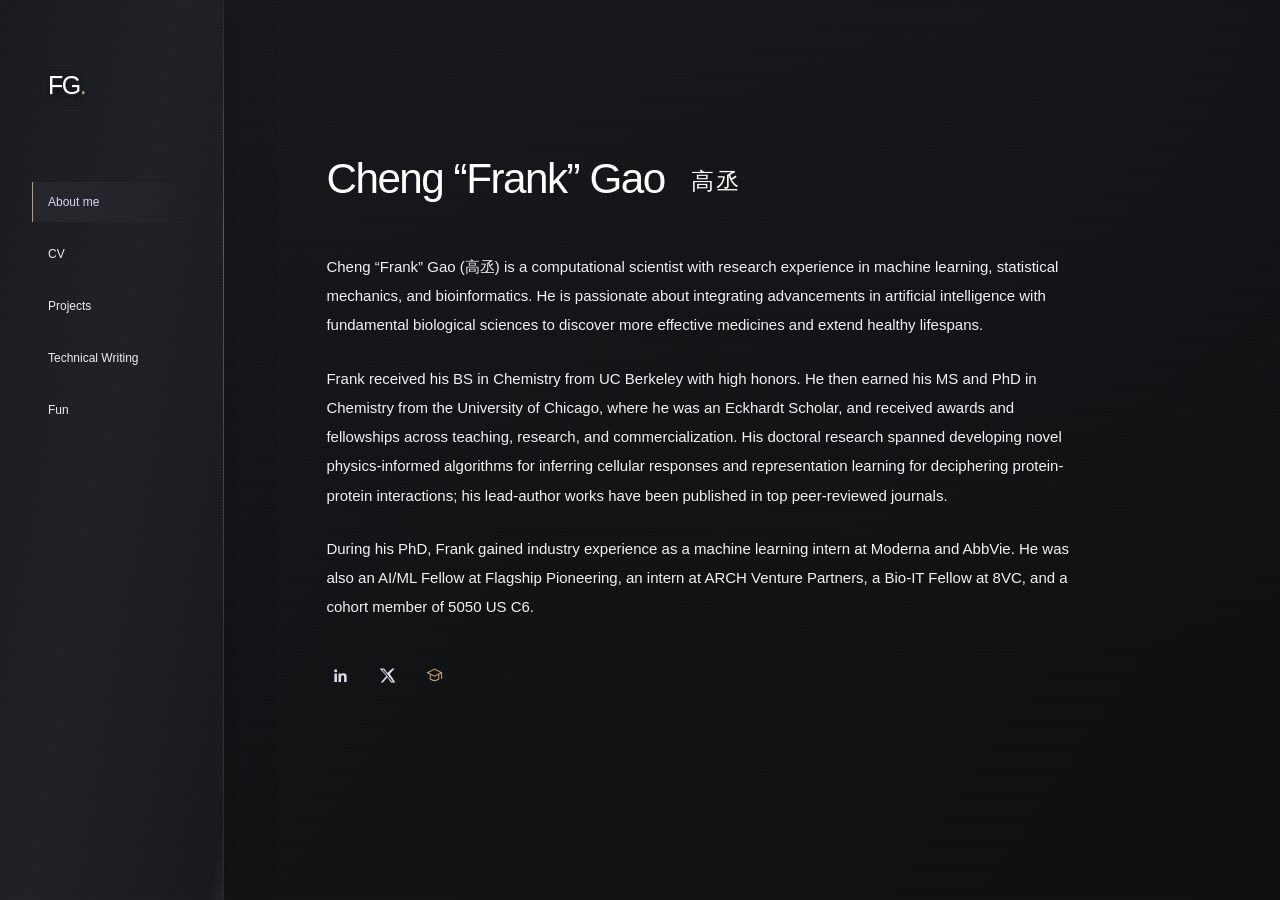
==== about/index.html @ 2d8485b7 "Build minimal personal website with metallic dark theme" ====
<!doctype html>
<html lang="en">
<head>
  <meta charset="utf-8">
  <meta name="viewport" content="width=device-width, initial-scale=1">
  <meta name="color-scheme" content="dark">
  <meta name="description" content="Cheng “Frank” Gao (高丞), computational scientist working across machine learning, statistical mechanics, and bioinformatics.">
  <title>About me — Cheng “Frank” Gao</title>
  <link rel="icon" href="../assets/favicon.svg" type="image/svg+xml">
  <link rel="stylesheet" href="../assets/style.css">
  <script src="../assets/site.js" defer></script>
</head>
<body data-page="about">
  <a class="skip-link" href="#main">Skip to content</a>
  <aside class="sidebar">
    <a class="monogram" href="../about/" aria-label="Cheng Frank Gao home">FG<span>.</span></a>
    <nav aria-label="Main navigation">
        <a href="../about/" aria-current="page">About me</a>
        <a href="../cv/">CV</a>
        <a href="../projects/">Projects</a>
        <a href="../writing/">Technical Writing</a>
        <a href="../fun/">Fun</a>
    </nav>
  </aside>
  <main id="main">
    <div class="page-content">
        <h1>Cheng “Frank” Gao <span lang="zh">高丞</span></h1>
        <div class="bio">
          <p>Cheng “Frank” Gao (高丞) is a computational scientist with research experience in machine learning, statistical mechanics, and bioinformatics. He is passionate about integrating advancements in artificial intelligence with fundamental biological sciences to discover more effective medicines and extend healthy lifespans.</p>
          <p>Frank received his BS in Chemistry from UC Berkeley with high honors. He then earned his MS and PhD in Chemistry from the University of Chicago, where he was an Eckhardt Scholar, and received awards and fellowships across teaching, research, and commercialization. His doctoral research spanned developing novel physics-informed algorithms for inferring cellular responses and representation learning for deciphering protein-protein interactions; his lead-author works have been published in top peer-reviewed journals.</p>
          <p>During his PhD, Frank gained industry experience as a machine learning intern at Moderna and AbbVie. He was also an AI/ML Fellow at Flagship Pioneering, an intern at ARCH Venture Partners, a Bio-IT Fellow at 8VC, and a cohort member of 5050 US C6.</p>
        </div>
        <div class="socials" aria-label="Social profiles">
          <a href="https://www.linkedin.com/in/chengfgao/" target="_blank" rel="noopener noreferrer" aria-label="LinkedIn" title="LinkedIn"><svg viewBox="0 0 24 24" fill="currentColor" aria-hidden="true"><path d="M5.2 3a2.2 2.2 0 1 0 0 4.4 2.2 2.2 0 0 0 0-4.4ZM3.4 9h3.6v12H3.4V9Zm5.8 0h3.5v1.6c.5-.9 1.7-1.9 3.5-1.9 3.8 0 4.5 2.4 4.5 5.5V21h-3.6v-6c0-1.4 0-3.2-2-3.2s-2.3 1.5-2.3 3.1V21H9.2V9Z"/></svg></a>
          <a href="https://x.com/ChemVagabond" target="_blank" rel="noopener noreferrer" aria-label="Twitter (X)" title="Twitter (X)"><svg viewBox="0 0 24 24" fill="currentColor" aria-hidden="true"><path d="M18.9 2H22l-6.8 7.8L23.2 22h-6.3l-4.9-7.4L5.5 22H2.3l8.2-9.4L.8 2h6.5l4.4 6.6L18.9 2ZM17.8 20h1.7L6.2 4H4.4l13.4 16Z"/></svg></a>
          <a href="https://scholar.google.com/citations?user=uSYpJtkAAAAJ&amp;hl=en" target="_blank" rel="noopener noreferrer" aria-label="Google Scholar" title="Google Scholar"><svg viewBox="0 0 24 24" fill="none" stroke="currentColor" stroke-width="1.5" aria-hidden="true"><path d="m2 8 10-5 10 5-10 5L2 8Zm4 2v7c4 3 8 3 12 0v-7M22 8v9"/></svg></a>
        </div>
    </div>
  </main>
</body>
</html>
---- assets/style.css ----
:root {
  --bg: #101113;
  --white: #ffffff;
  --text: #f2f2f5;
  --muted: #d0d0d8;
  --purple: #b8a8d3;
  --gold: #b8a078;
  --line: #303137;
  --sidebar: 224px;
}
* { box-sizing: border-box; }
html { min-height: 100%; }
body {
  margin: 0;
  min-height: 100vh;
  color: var(--text);
  background:
    radial-gradient(ellipse at 75% 0%, #ac9cc908, transparent 56%),
    linear-gradient(125deg, #191a1e 0%, #111214 48%, #0e0f11 100%);
  font-family: Arial, Helvetica, sans-serif;
  -webkit-font-smoothing: antialiased;
}
/* A quiet brushed finish, with no images or external assets. */
body::before {
  content: '';
  position: fixed;
  inset: 0;
  background: repeating-linear-gradient(0deg, #ffffff03 0, #ffffff03 1px, transparent 1px, transparent 3px);
  pointer-events: none;
  z-index: -1;
}
a { color: inherit; text-decoration: none; }
a:hover { color: var(--white); }
a:focus-visible { outline: 2px solid var(--purple); outline-offset: 6px; }
[hidden] { display: none !important; }
.sidebar {
  position: fixed;
  inset: 0 auto 0 0;
  width: var(--sidebar);
  padding: 71px 32px;
  background:
    repeating-linear-gradient(0deg, #ffffff02 0, #ffffff02 1px, transparent 1px, transparent 3px),
    linear-gradient(100deg, #1a1b1f, #202125 48%, #191a1e 96%, #24252a);
  box-shadow: 12px 0 45px #0000001a;
  overflow-y: auto;
}
.sidebar::after {
  content: '';
  position: absolute;
  top: 0; bottom: 0; right: 0;
  width: 1px;
  background: linear-gradient(#44434c33, #85818e99 26%, #343238 75%, #28292d);
}
.monogram {
  display: inline-block;
  margin-left: 16px;
  font-size: 25px;
  font-weight: 500;
  letter-spacing: -1.5px;
  color: #ffffff;
  text-shadow: 0 1px 0 #ffffff24, 0 3px 9px #0009;
}
.monogram span { color: var(--gold); }
nav { display: flex; flex-direction: column; gap: 12px; margin-top: 82px; }
nav a {
  display: block;
  border-left: 1px solid transparent;
  padding: 11px 15px;
  font-size: 12px;
  line-height: 1.5;
  color: #eeeeF2;
  transition: color .15s, background .15s;
}
nav a[aria-current] {
  border-left-color: var(--gold);
  color: #e0d2f7;
  background: linear-gradient(90deg, #b8a8d310, transparent);
}
main { margin-left: var(--sidebar); padding: 153px 8vw 100px; }
.page-content { max-width: 760px; }
h1 {
  color: var(--white);
  font-size: clamp(29px, 3.3vw, 46px);
  line-height: 1.25;
  font-weight: 400;
  letter-spacing: -1.5px;
  margin: 0 0 46px;

}
h1 [lang] { display: inline-block; margin-left: 16px; font-size: .55em; letter-spacing: 2px; vertical-align: middle; }
.bio p { margin: 0 0 24px; font-size: 15px; line-height: 1.95; }
.bio p:last-child { margin-bottom: 0; }
.socials { display: flex; gap: 19px; margin-top: 38px; align-items: center; }
.socials a { display: inline-flex; align-items: center; justify-content: center; min-width: 28px; height: 32px; color: #ded9e9; }
.socials a:hover { color: var(--purple); }
.socials svg { width: 17px; height: 17px; }
.socials a:last-child { color: var(--gold); }
.arrow { width: 11px; height: 11px; vertical-align: middle; }
.text-link { display: inline-flex; gap: 10px; align-items: center; font-size: 12px; color: var(--purple); }
.scholar-link { margin-top: -20px; margin-bottom: 32px; }
.work-card {
  border: 1px solid #3a383f;
  border-radius: 3px;
  padding: 27px 30px;
  margin-bottom: 24px;
  background: linear-gradient(125deg, #26262b80, #1c1d2180 40%, #17181b80);
  box-shadow: inset 0 1px 0 #ffffff05, 0 8px 32px #0000000a;
}
.template-label { color: var(--gold); font-size: 10px; letter-spacing: .6px; }
h2 { font-size: 22px; font-weight: 400; color: var(--white); margin: 16px 0 10px; }
.metadata { font-size: 12px; color: var(--muted); margin: 0 0 30px; }
.work-card section { margin-top: 22px; }
h3 { margin: 0 0 8px; color: var(--purple); font-weight: 400; font-size: 12px; }
.work-card section p { font-size: 13px; line-height: 1.8; margin: 0; }
.card-links { display: flex; flex-wrap: wrap; gap: 24px; border-top: 1px solid var(--line); margin-top: 27px; padding-top: 19px; color: var(--muted); font-size: 11px; }
.card-links a { color: var(--purple); }
.document-panel { border: 1px solid var(--line); border-radius: 3px; background: linear-gradient(130deg, #21222688, #16171a66); overflow: hidden; }
.document-toolbar { padding: 21px 25px; font-size: 12px; }
.muted { color: var(--muted); }
.document-empty { display: grid; place-items: center; height: 340px; }
.document-empty svg { width: 42px; height: 49px; color: #5c5868; }
iframe { display: block; width: 100%; height: 850px; border: 0; background: white; }
.document-note { font-size: 12px; padding: 0 25px 12px; line-height: 1.7; }
.skip-link { position: fixed; top: -100px; left: 20px; background: var(--purple); color: #111; padding: 10px; z-index: 10; }
.skip-link:focus { top: 15px; }
@media (min-width: 1600px) { main { padding-left: 130px; } }
@media (max-width: 1000px) {
  :root { --sidebar: 180px; }
  .sidebar { padding: 50px 20px; }
  main { padding: 115px 6vw 80px; }
  h1 { font-size: 33px; }
  .bio p { font-size: 14px; }
}
/* Navigation stays on the left, including narrow screens. */
@media (max-width: 600px) {
  :root { --sidebar: 104px; }
  .sidebar { padding: 34px 9px; }
  .monogram { margin-left: 11px; font-size: 22px; }
  nav { margin-top: 48px; gap: 11px; }
  nav a { padding: 10px 10px; font-size: 10px; }
  main { padding: 99px 23px 55px; }
  h1 { font-size: 29px; margin-bottom: 31px; letter-spacing: -1px; }
  h1 [lang] { display: block; margin: 12px 0 0; font-size: 18px; }
  .bio p { font-size: 13px; line-height: 1.9; margin-bottom: 23px; }
  .socials { gap: 12px; margin-top: 28px; }
  .work-card { padding: 18px 15px; }
  h2 { font-size: 20px; overflow-wrap: anywhere; }
  .card-links { gap: 12px; }
  .document-toolbar { padding: 17px; }
  .document-empty { height: 230px; }
}
@media (prefers-reduced-motion: reduce) { * { transition: none !important; } }
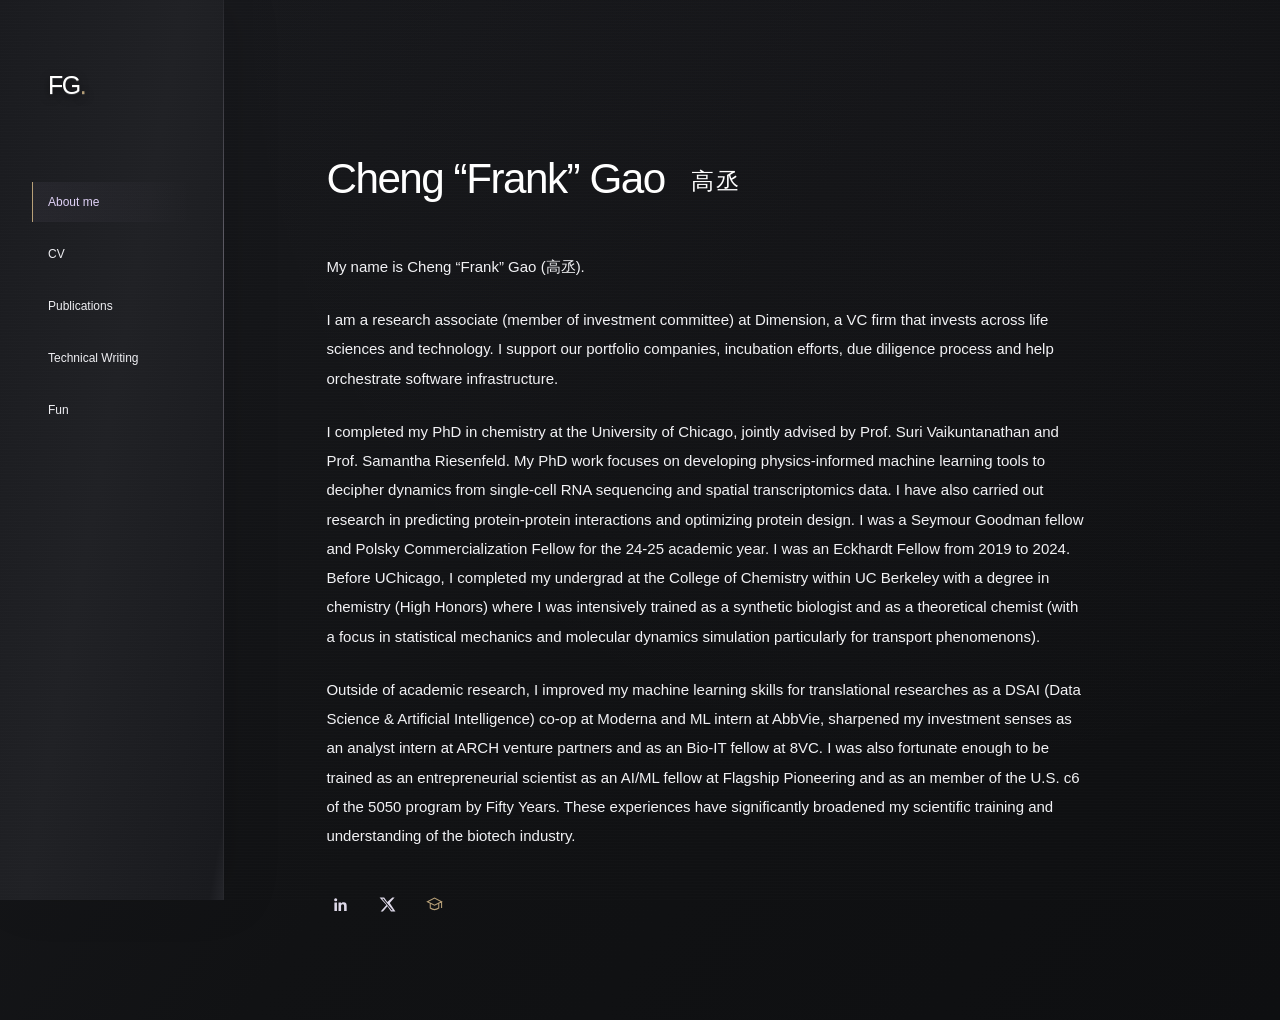
==== commit bfcc5b03: "added projects and writings" ====
--- a/about/index.html
+++ b/about/index.html
@@ -6,7 +6,7 @@
   <meta name="color-scheme" content="dark">
   <meta name="description" content="Cheng “Frank” Gao (高丞), computational scientist working across machine learning, statistical mechanics, and bioinformatics.">
   <title>About me — Cheng “Frank” Gao</title>
-  <link rel="icon" href="../assets/favicon.svg" type="image/svg+xml">
+  <link rel="icon" href="../assets/gotchemistry.JPG" type="image/jpeg">
   <link rel="stylesheet" href="../assets/style.css">
   <script src="../assets/site.js" defer></script>
 </head>
@@ -17,7 +17,7 @@
     <nav aria-label="Main navigation">
         <a href="../about/" aria-current="page">About me</a>
         <a href="../cv/">CV</a>
-        <a href="../projects/">Projects</a>
+        <a href="../publications/">Publications</a>
         <a href="../writing/">Technical Writing</a>
         <a href="../fun/">Fun</a>
     </nav>
@@ -26,9 +26,10 @@
     <div class="page-content">
         <h1>Cheng “Frank” Gao <span lang="zh">高丞</span></h1>
         <div class="bio">
-          <p>Cheng “Frank” Gao (高丞) is a computational scientist with research experience in machine learning, statistical mechanics, and bioinformatics. He is passionate about integrating advancements in artificial intelligence with fundamental biological sciences to discover more effective medicines and extend healthy lifespans.</p>
-          <p>Frank received his BS in Chemistry from UC Berkeley with high honors. He then earned his MS and PhD in Chemistry from the University of Chicago, where he was an Eckhardt Scholar, and received awards and fellowships across teaching, research, and commercialization. His doctoral research spanned developing novel physics-informed algorithms for inferring cellular responses and representation learning for deciphering protein-protein interactions; his lead-author works have been published in top peer-reviewed journals.</p>
-          <p>During his PhD, Frank gained industry experience as a machine learning intern at Moderna and AbbVie. He was also an AI/ML Fellow at Flagship Pioneering, an intern at ARCH Venture Partners, a Bio-IT Fellow at 8VC, and a cohort member of 5050 US C6.</p>
+          <p>My name is Cheng “Frank” Gao (高丞).</p>
+          <p>I am a research associate (member of investment committee) at Dimension, a VC firm that invests across life sciences and technology. I support our portfolio companies, incubation efforts, due diligence process and help orchestrate software infrastructure.</p>
+          <p>I completed my PhD in chemistry at the University of Chicago, jointly advised by Prof. Suri Vaikuntanathan and Prof. Samantha Riesenfeld. My PhD work focuses on developing physics-informed machine learning tools to decipher dynamics from single-cell RNA sequencing and spatial transcriptomics data. I have also carried out research in predicting protein-protein interactions and optimizing protein design. I was a Seymour Goodman fellow and Polsky Commercialization Fellow for the 24-25 academic year. I was an Eckhardt Fellow from 2019 to 2024. Before UChicago, I completed my undergrad at the College of Chemistry within UC Berkeley with a degree in chemistry (High Honors) where I was intensively trained as a synthetic biologist and as a theoretical chemist (with a focus in statistical mechanics and molecular dynamics simulation particularly for transport phenomenons).</p>
+          <p>Outside of academic research, I improved my machine learning skills for translational researches as a DSAI (Data Science &amp; Artificial Intelligence) co-op at Moderna and ML intern at AbbVie, sharpened my investment senses as an analyst intern at ARCH venture partners and as an Bio-IT fellow at 8VC. I was also fortunate enough to be trained as an entrepreneurial scientist as an AI/ML fellow at Flagship Pioneering and as an member of the U.S. c6 of the 5050 program by Fifty Years. These experiences have significantly broadened my scientific training and understanding of the biotech industry.</p>
         </div>
         <div class="socials" aria-label="Social profiles">
           <a href="https://www.linkedin.com/in/chengfgao/" target="_blank" rel="noopener noreferrer" aria-label="LinkedIn" title="LinkedIn"><svg viewBox="0 0 24 24" fill="currentColor" aria-hidden="true"><path d="M5.2 3a2.2 2.2 0 1 0 0 4.4 2.2 2.2 0 0 0 0-4.4ZM3.4 9h3.6v12H3.4V9Zm5.8 0h3.5v1.6c.5-.9 1.7-1.9 3.5-1.9 3.8 0 4.5 2.4 4.5 5.5V21h-3.6v-6c0-1.4 0-3.2-2-3.2s-2.3 1.5-2.3 3.1V21H9.2V9Z"/></svg></a>
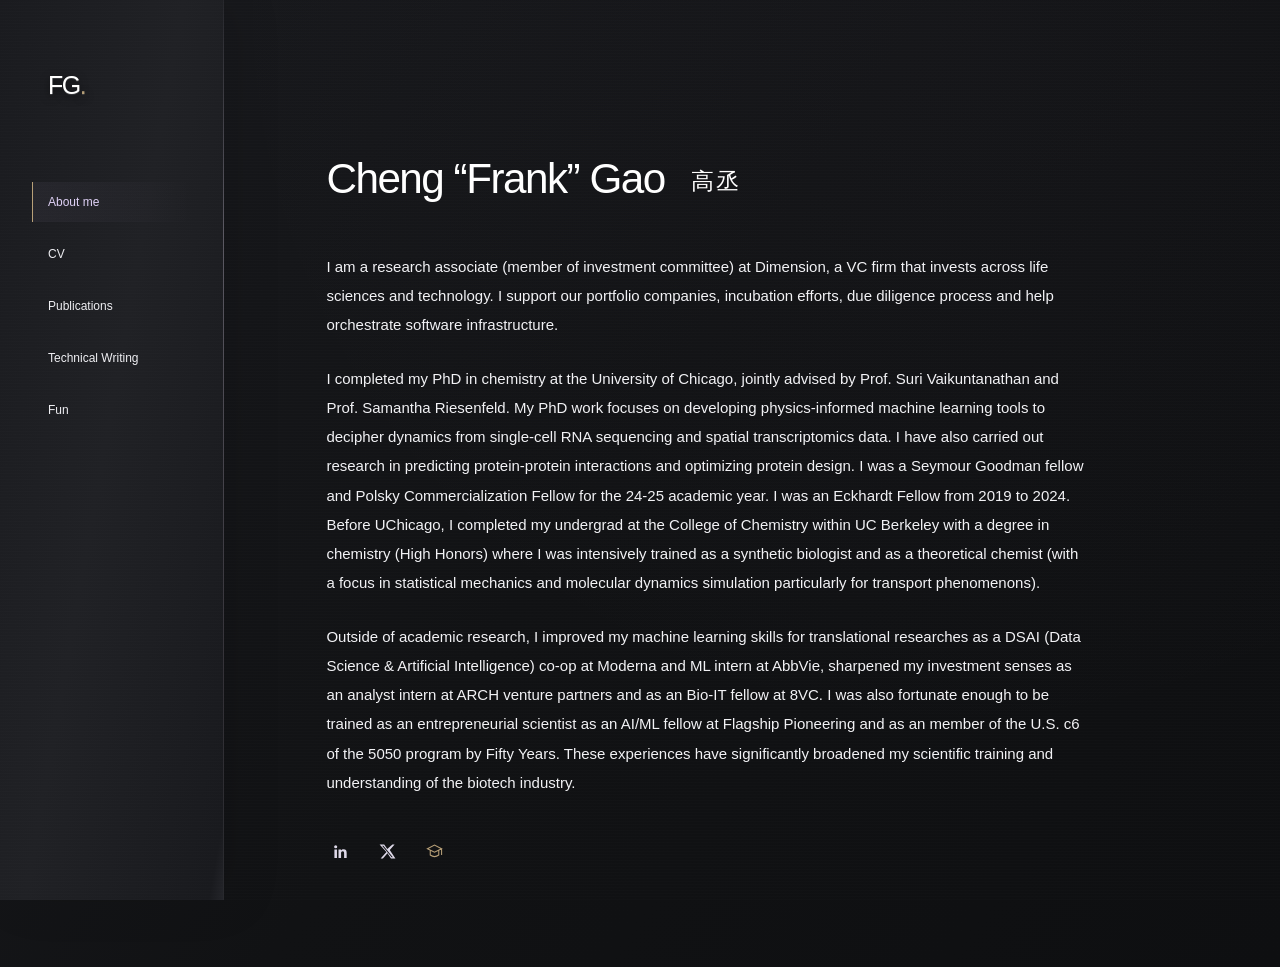
==== commit 61ed7416: "added some preview pictures for writing" ====
--- a/about/index.html
+++ b/about/index.html
@@ -26,7 +26,6 @@
     <div class="page-content">
         <h1>Cheng “Frank” Gao <span lang="zh">高丞</span></h1>
         <div class="bio">
-          <p>My name is Cheng “Frank” Gao (高丞).</p>
           <p>I am a research associate (member of investment committee) at Dimension, a VC firm that invests across life sciences and technology. I support our portfolio companies, incubation efforts, due diligence process and help orchestrate software infrastructure.</p>
           <p>I completed my PhD in chemistry at the University of Chicago, jointly advised by Prof. Suri Vaikuntanathan and Prof. Samantha Riesenfeld. My PhD work focuses on developing physics-informed machine learning tools to decipher dynamics from single-cell RNA sequencing and spatial transcriptomics data. I have also carried out research in predicting protein-protein interactions and optimizing protein design. I was a Seymour Goodman fellow and Polsky Commercialization Fellow for the 24-25 academic year. I was an Eckhardt Fellow from 2019 to 2024. Before UChicago, I completed my undergrad at the College of Chemistry within UC Berkeley with a degree in chemistry (High Honors) where I was intensively trained as a synthetic biologist and as a theoretical chemist (with a focus in statistical mechanics and molecular dynamics simulation particularly for transport phenomenons).</p>
           <p>Outside of academic research, I improved my machine learning skills for translational researches as a DSAI (Data Science &amp; Artificial Intelligence) co-op at Moderna and ML intern at AbbVie, sharpened my investment senses as an analyst intern at ARCH venture partners and as an Bio-IT fellow at 8VC. I was also fortunate enough to be trained as an entrepreneurial scientist as an AI/ML fellow at Flagship Pioneering and as an member of the U.S. c6 of the 5050 program by Fifty Years. These experiences have significantly broadened my scientific training and understanding of the biotech industry.</p>
--- a/assets/style.css
+++ b/assets/style.css
@@ -106,6 +106,8 @@
   background: linear-gradient(125deg, #26262b80, #1c1d2180 40%, #17181b80);
   box-shadow: inset 0 1px 0 #ffffff05, 0 8px 32px #0000000a;
 }
+.preview-link { display: block; margin-top: 20px; }
+.work-preview { display: block; width: 100%; height: auto; border-radius: 3px; }
 .template-label { color: var(--gold); font-size: 10px; letter-spacing: .6px; }
 h2 { font-size: 22px; font-weight: 400; color: var(--white); margin: 16px 0 10px; }
 .metadata { font-size: 12px; color: var(--muted); margin: 0 0 30px; }
